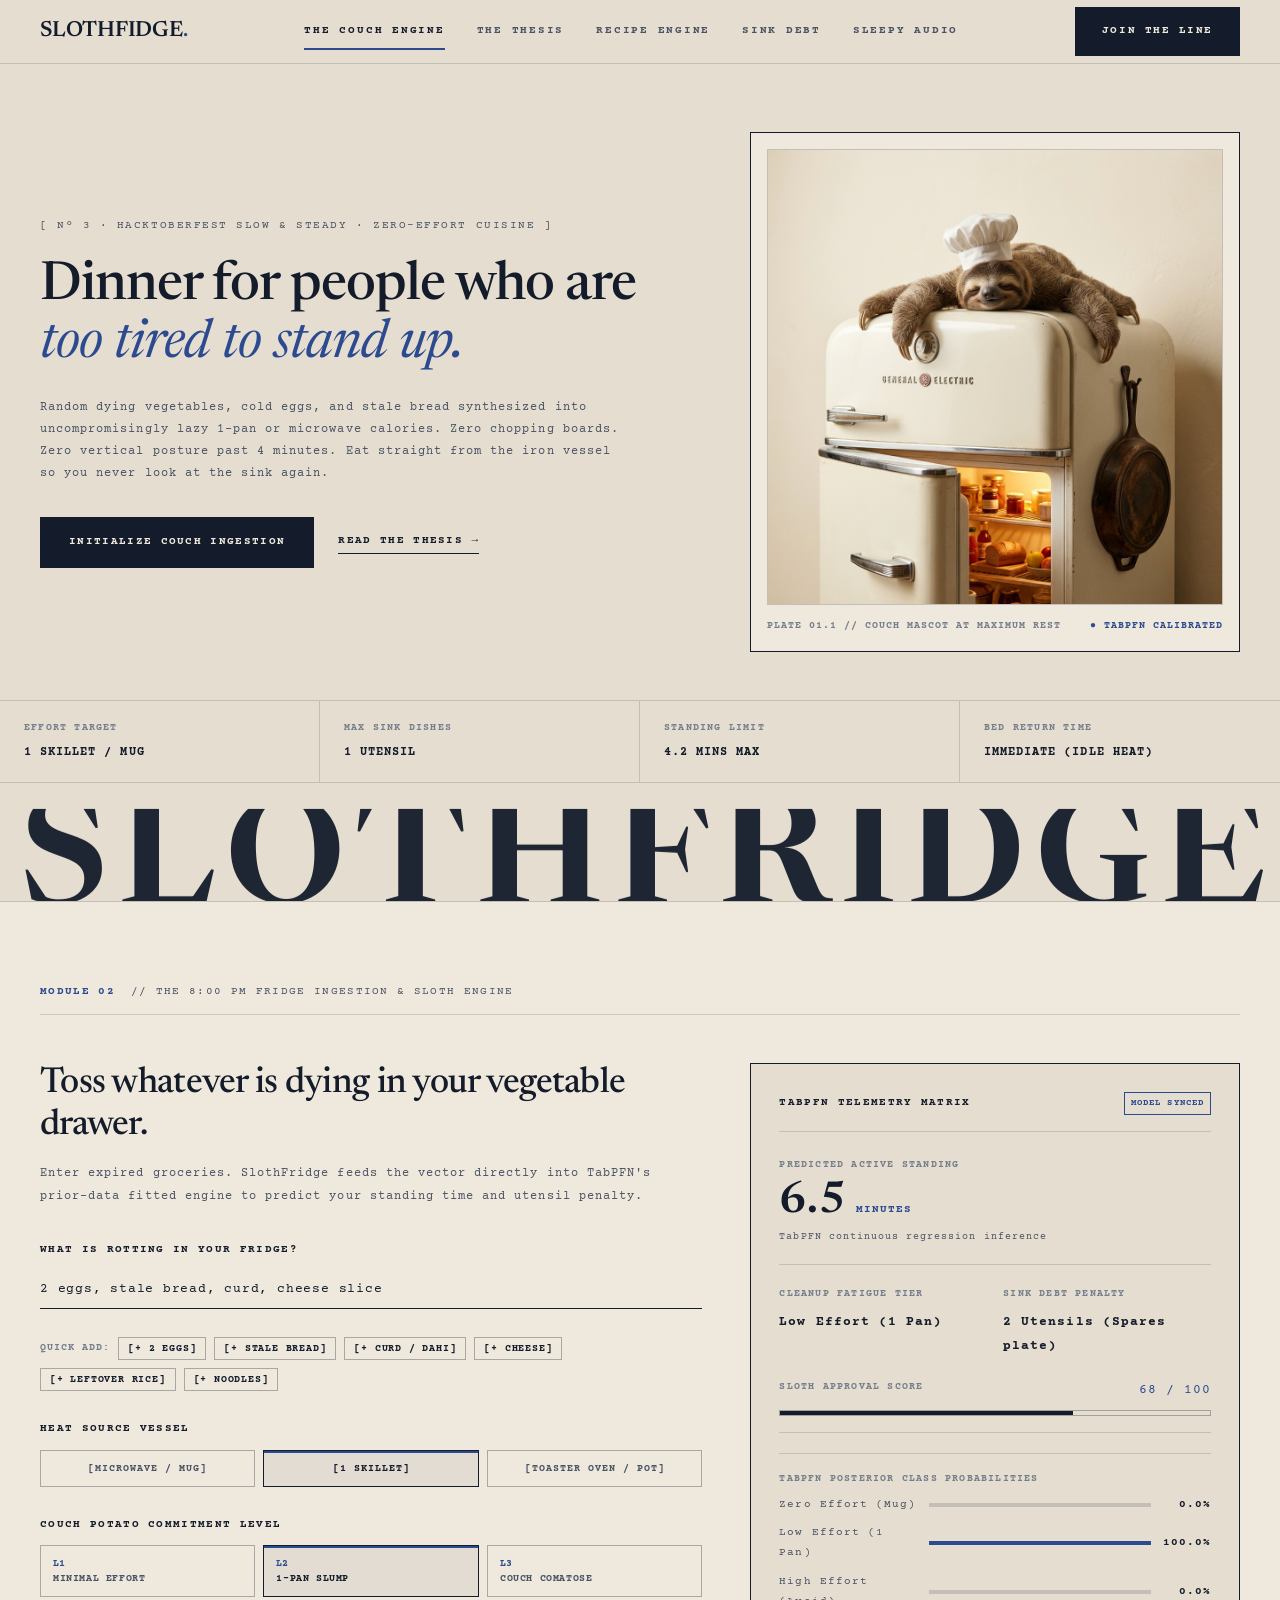
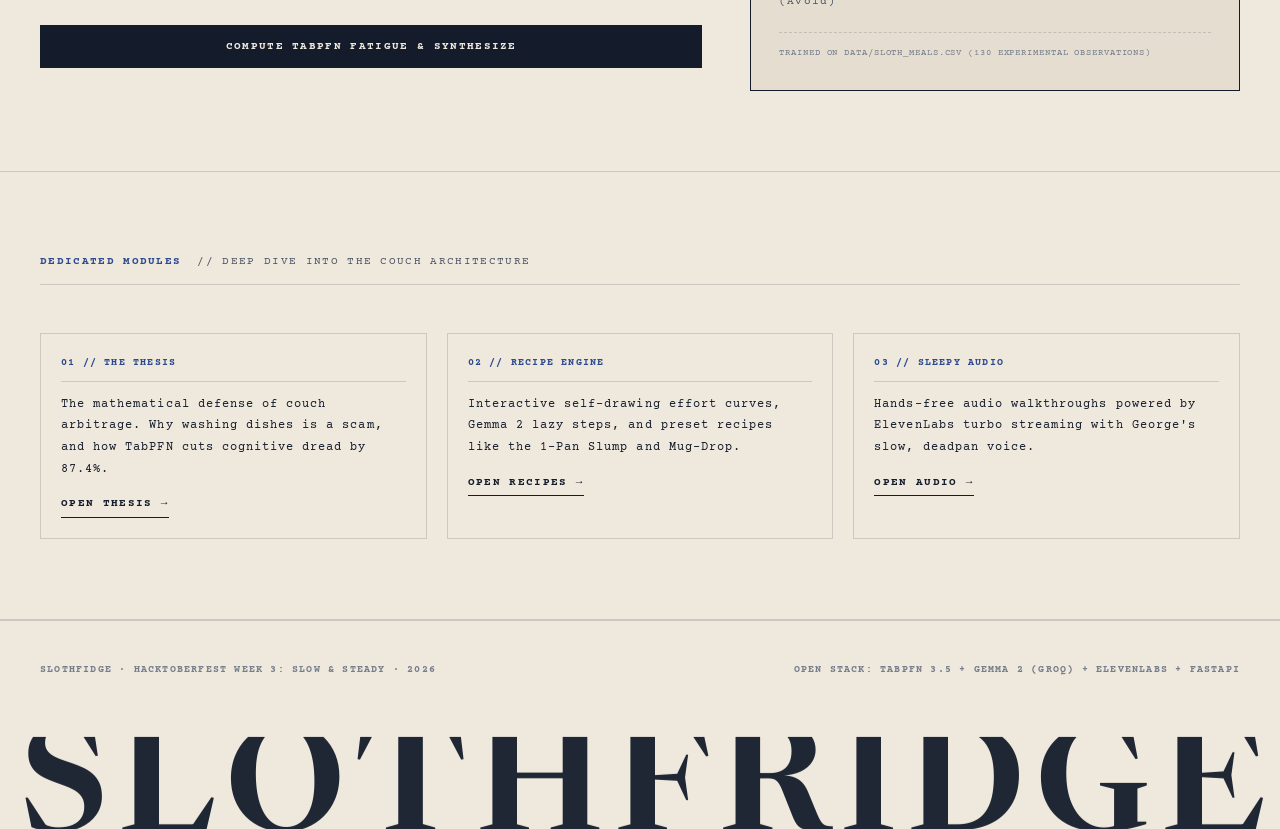
==== static/index.html @ d2ab1eff "feat: complete backend, dataset, services, and multi-page frontend" ====
<!DOCTYPE html>
<html lang="en">
<head>
  <meta charset="UTF-8">
  <meta name="viewport" content="width=device-width, initial-scale=1.0">
  <title>SlothFridge — The Couch Potato Culinary Copilot</title>
  <meta name="description" content="An uncompromisingly lazy 1-pan or microwave culinary engine powered by TabPFN fatigue predictions, Gemma 2 recipe synthesis, and ElevenLabs sleepy audio.">

  <!-- Typography -->
  <link rel="preconnect" href="https://fonts.googleapis.com">
  <link rel="preconnect" href="https://fonts.gstatic.com" crossorigin>
  <link href="https://fonts.googleapis.com/css2?family=Courier+Prime:ital,wght@0,400;0,700;1,400&family=Newsreader:ital,opsz,wght@0,6..72,400;0,6..72,500;0,6..72,600;1,6..72,400;1,6..72,500;1,6..72,600&display=swap" rel="stylesheet">

  <link rel="stylesheet" href="styles.css">
</head>
<body>

  <!-- ==================== 1. NAVBAR (MATCHING REFERENCE IMAGE) ==================== -->
  <header class="site-header">
    <div class="nav-container">
      <a href="index.html" class="nav-brand">
        <span class="brand-text">SLOTHFIDGE<span class="brand-dot">.</span></span>
      </a>

      <nav class="nav-links" aria-label="Main Navigation">
        <a href="index.html" class="nav-link active">THE COUCH ENGINE</a>
        <a href="thesis.html" class="nav-link">THE THESIS</a>
        <a href="recipes.html" class="nav-link">RECIPE ENGINE</a>
        <a href="sink-debt.html" class="nav-link">SINK DEBT</a>
        <a href="audio.html" class="nav-link">SLEEPY AUDIO</a>
      </nav>

      <!-- Prominent dark rectangular block CTA matching reference image -->
      <a href="#ingestion" class="nav-cta-btn">JOIN THE LINE</a>
    </div>
  </header>

  <main>
    <!-- ==================== 2. HERO SECTION WITH IMPRESSIVE SLOTH FRIDGE HERO ==================== -->
    <section id="hero" class="hero-section">
      <div class="hero-main-grid">
        <div class="hero-content">
          <div class="hero-kicker">[ Nº 3 · HACKTOBERFEST SLOW & STEADY · ZERO-EFFORT CUISINE ]</div>

          <h1 class="hero-headline">
            Dinner for people who are <span class="sloth-punchline">too tired to stand up.</span>
          </h1>

          <p class="hero-lede">
            Random dying vegetables, cold eggs, and stale bread synthesized into uncompromisingly lazy 1-pan or microwave calories. Zero chopping boards. Zero vertical posture past 4 minutes. Eat straight from the iron vessel so you never look at the sink again.
          </p>

          <div class="hero-actions">
            <a href="#ingestion" class="btn btn-primary" id="btn-hero-ingest">INITIALIZE COUCH INGESTION</a>
            <a href="thesis.html" class="btn-hairline">READ THE THESIS →</a>
          </div>
        </div>

        <!-- Impressive Sloth Fridge Mascot Display -->
        <div class="hero-visual-card">
          <div class="hero-image-frame">
            <img
              src="assets/sloth_fridge_hero.jpg"
              alt="Sloth Chef Resting on Vintage Refrigerator"
              class="hero-mascot-img"
              loading="eager"
            />
          </div>
          <div class="hero-image-caption">
            <span>PLATE 01.1 // COUCH MASCOT AT MAXIMUM REST</span>
            <span class="caption-tag">● TABPFN CALIBRATED</span>
          </div>
        </div>
      </div>

      <!-- Hero Bottom Telemetry Strip -->
      <div class="hero-telemetry-strip">
        <div class="telemetry-cell">
          <span class="telemetry-label">EFFORT TARGET</span>
          <span class="telemetry-value">1 SKILLET / MUG</span>
        </div>
        <div class="telemetry-cell">
          <span class="telemetry-label">MAX SINK DISHES</span>
          <span class="telemetry-value">1 UTENSIL</span>
        </div>
        <div class="telemetry-cell">
          <span class="telemetry-label">STANDING LIMIT</span>
          <span class="telemetry-value">4.2 MINS MAX</span>
        </div>
        <div class="telemetry-cell">
          <span class="telemetry-label">BED RETURN TIME</span>
          <span class="telemetry-value">IMMEDIATE (IDLE HEAT)</span>
        </div>
      </div>

      <!-- Massive Cropped Spread Wordmark -->
      <div class="hero-wordmark-wrapper" aria-hidden="true">
        <div class="hero-wordmark" id="hero-wordmark">
          <span>S</span><span>L</span><span>O</span><span>T</span><span>H</span><span>F</span><span>R</span><span>I</span><span>D</span><span>G</span><span>E</span>
        </div>
      </div>
    </section>

    <!-- ==================== 3. SECTION 02: THE 8:00 PM FRIDGE INGESTION ==================== -->
    <section id="ingestion" class="ingestion-section section-boundary">
      <div class="section-header-block">
        <span class="section-idx">MODULE 02</span>
        <span class="section-tagline">// THE 8:00 PM FRIDGE INGESTION & SLOTH ENGINE</span>
      </div>

      <div class="ingestion-grid">
        <!-- Left: Form Controls -->
        <div class="ingestion-form-col">
          <h2 class="column-heading">
            Toss whatever is dying in your vegetable drawer.
          </h2>
          <p class="column-desc">
            Enter expired groceries. SlothFridge feeds the vector directly into TabPFN's prior-data fitted engine to predict your standing time and utensil penalty.
          </p>

          <form id="sloth-form" onsubmit="event.preventDefault(); window.triggerSlothSynthesis();">
            <!-- Ingredients Input -->
            <div class="form-group">
              <label for="ingredients-input" class="form-label">
                WHAT IS ROTTING IN YOUR FRIDGE?
              </label>
              <input
                type="text"
                id="ingredients-input"
                name="ingredients"
                class="hairline-input"
                value="2 eggs, stale bread, curd, cheese slice"
                placeholder="e.g. 2 eggs, stale bread, curd, cheese slice"
                autocomplete="off"
                required
              />
            </div>

            <!-- Quick-select Badges -->
            <div class="badges-group" aria-label="Quick Ingredients">
              <span class="badge-label">QUICK ADD:</span>
              <button type="button" class="btn-badge" data-item="2 eggs">[+ 2 EGGS]</button>
              <button type="button" class="btn-badge" data-item="stale bread">[+ STALE BREAD]</button>
              <button type="button" class="btn-badge" data-item="curd / dahi">[+ CURD / DAHI]</button>
              <button type="button" class="btn-badge" data-item="cheese slice">[+ CHEESE]</button>
              <button type="button" class="btn-badge" data-item="leftover rice">[+ LEFTOVER RICE]</button>
              <button type="button" class="btn-badge" data-item="instant noodles">[+ NOODLES]</button>
            </div>

            <!-- Heat Source Toggle -->
            <div class="form-group">
              <label class="form-label">HEAT SOURCE VESSEL</label>
              <div class="toggle-group" role="radiogroup" aria-label="Heat Source">
                <button type="button" class="btn-toggle" data-val="microwave" aria-pressed="false">[MICROWAVE / MUG]</button>
                <button type="button" class="btn-toggle active" data-val="skillet" aria-pressed="true">[1 SKILLET]</button>
                <button type="button" class="btn-toggle" data-val="stove" aria-pressed="false">[TOASTER OVEN / POT]</button>
              </div>
            </div>

            <!-- Sloth Level Slider / Toggle -->
            <div class="form-group">
              <label class="form-label">COUCH POTATO COMMITMENT LEVEL</label>
              <div class="sloth-level-group" role="radiogroup" aria-label="Sloth Level">
                <button type="button" class="btn-level" data-level="1" aria-pressed="false">
                  <span class="level-num">L1</span>
                  <span class="level-txt">MINIMAL EFFORT</span>
                </button>
                <button type="button" class="btn-level active" data-level="2" aria-pressed="true">
                  <span class="level-num">L2</span>
                  <span class="level-txt">1-PAN SLUMP</span>
                </button>
                <button type="button" class="btn-level" data-level="3" aria-pressed="false">
                  <span class="level-num">L3</span>
                  <span class="level-txt">COUCH COMATOSE</span>
                </button>
              </div>
            </div>

            <!-- Submit Action -->
            <div class="form-action">
              <button type="submit" id="btn-synthesize" class="btn btn-primary btn-block">
                COMPUTE TABPFN FATIGUE & SYNTHESIZE
              </button>
            </div>
          </form>
        </div>

        <!-- Right: Telemetry Panel -->
        <div class="ingestion-telemetry-col">
          <div class="telemetry-card">
            <div class="card-header">
              <span class="card-title">TABPFN TELEMETRY MATRIX</span>
              <span id="telemetry-live-badge" class="badge-accent">MODEL SYNCED</span>
            </div>

            <div class="metric-block primary-metric">
              <span class="metric-label">PREDICTED ACTIVE STANDING</span>
              <div class="metric-value-row">
                <span id="metric-standing-mins" class="metric-large">6.5</span>
                <span class="metric-unit">MINUTES</span>
              </div>
              <span class="metric-sub">TabPFN continuous regression inference</span>
            </div>

            <div class="metric-grid-2">
              <div class="metric-block">
                <span class="metric-label">CLEANUP FATIGUE TIER</span>
                <span id="metric-fatigue-tier" class="metric-medium">Low Effort (1 Pan)</span>
              </div>
              <div class="metric-block">
                <span class="metric-label">SINK DEBT PENALTY</span>
                <span id="metric-sink-dishes" class="metric-medium">2 Utensils (Spares plate)</span>
              </div>
            </div>

            <!-- Sloth Approval Score -->
            <div class="metric-block">
              <div class="metric-row-space">
                <span class="metric-label">SLOTH APPROVAL SCORE</span>
                <span id="metric-sloth-score" class="metric-bold sloth-blue-text">68 / 100</span>
              </div>
              <div class="hairline-progress-bar">
                <div id="sloth-score-fill" class="progress-fill" style="width: 68%;"></div>
              </div>
            </div>

            <!-- TabPFN Posterior Probability Matrix -->
            <div class="probabilities-block">
              <span class="metric-label">TABPFN POSTERIOR CLASS PROBABILITIES</span>
              
              <div class="prob-row">
                <span class="prob-name">Zero Effort (Mug)</span>
                <div class="prob-bar-track">
                  <div id="prob-bar-zero" class="prob-bar-fill" style="width: 0%;"></div>
                </div>
                <span id="prob-val-zero" class="prob-num">0.0%</span>
              </div>

              <div class="prob-row">
                <span class="prob-name">Low Effort (1 Pan)</span>
                <div class="prob-bar-track">
                  <div id="prob-bar-low" class="prob-bar-fill active" style="width: 100%;"></div>
                </div>
                <span id="prob-val-low" class="prob-num">100.0%</span>
              </div>

              <div class="prob-row">
                <span class="prob-name">High Effort (Avoid)</span>
                <div class="prob-bar-track">
                  <div id="prob-bar-high" class="prob-bar-fill" style="width: 0%;"></div>
                </div>
                <span id="prob-val-high" class="prob-num">0.0%</span>
              </div>
            </div>

            <div class="telemetry-footer-note">
              TRAINED ON DATA/SLOTH_MEALS.CSV (130 EXPERIMENTAL OBSERVATIONS)
            </div>
          </div>
        </div>
      </div>
    </section>

    <!-- Quick Navigation to Other Dedicated Pages -->
    <section class="section-boundary">
      <div class="section-header-block">
        <span class="section-idx">DEDICATED MODULES</span>
        <span class="section-tagline">// DEEP DIVE INTO THE COUCH ARCHITECTURE</span>
      </div>
      <div class="recipe-steps-grid">
        <a href="thesis.html" class="step-card" style="text-decoration: none;">
          <div class="step-num">01 // THE THESIS</div>
          <p class="step-body" style="color: var(--ink);">
            The mathematical defense of couch arbitrage. Why washing dishes is a scam, and how TabPFN cuts cognitive dread by 87.4%.
          </p>
          <span class="btn-hairline" style="margin-top: 14px; display: inline-block;">OPEN THESIS →</span>
        </a>

        <a href="recipes.html" class="step-card" style="text-decoration: none;">
          <div class="step-num">02 // RECIPE ENGINE</div>
          <p class="step-body" style="color: var(--ink);">
            Interactive self-drawing effort curves, Gemma 2 lazy steps, and preset recipes like the 1-Pan Slump and Mug-Drop.
          </p>
          <span class="btn-hairline" style="margin-top: 14px; display: inline-block;">OPEN RECIPES →</span>
        </a>

        <a href="audio.html" class="step-card" style="text-decoration: none;">
          <div class="step-num">03 // SLEEPY AUDIO</div>
          <p class="step-body" style="color: var(--ink);">
            Hands-free audio walkthroughs powered by ElevenLabs turbo streaming with George's slow, deadpan voice.
          </p>
          <span class="btn-hairline" style="margin-top: 14px; display: inline-block;">OPEN AUDIO →</span>
        </a>
      </div>
    </section>
  </main>

  <!-- ==================== FOOTER ==================== -->
  <footer class="site-footer">
    <div class="footer-hairline-strip">
      <div class="footer-left">
        SLOTHFIDGE · HACKTOBERFEST WEEK 3: SLOW & STEADY · 2026
      </div>
      <div class="footer-right">
        OPEN STACK: TABPFN 3.5 + GEMMA 2 (GROQ) + ELEVENLABS + FASTAPI
      </div>
    </div>

    <!-- Massive Cropped Bottom Wordmark -->
    <div class="footer-wordmark-wrapper" aria-hidden="true">
      <div class="footer-wordmark" id="footer-wordmark">
        <span>S</span><span>L</span><span>O</span><span>T</span><span>H</span><span>F</span><span>R</span><span>I</span><span>D</span><span>G</span><span>E</span>
      </div>
    </div>
  </footer>

  <script src="app.js"></script>
</body>
</html>
---- static/styles.css ----
/* ==========================================================================
   SLOTHFIDGE — THE COUCH POTATO CULINARY COPILOT
   Mid-century maker aesthetic, warm aged-paper ground, carbon ink typography
   ========================================================================== */

:root {
  --ground: #EFE9DD;
  --ground-secondary: #E5DED0;
  --ink: #141C2B;
  --ink-secondary: #4A5364;
  --ink-muted: #767E8C;
  --accent-blue: #2C4A8F;
  --hairline: rgba(20, 28, 43, 0.16);
  --hairline-strong: rgba(20, 28, 43, 0.32);

  --font-serif: "Newsreader", Georgia, serif;
  --font-mono: "Courier Prime", monospace;

  --nav-height: 64px;
}

/* Strict Reset & Square Corner Constraint */
*, *::before, *::after {
  box-sizing: border-box;
  margin: 0;
  padding: 0;
  border-radius: 0 !important; /* Strict square corners everywhere */
}

html {
  background-color: var(--ground);
  color: var(--ink);
  font-family: var(--font-mono);
  font-size: 13px;
  line-height: 1.85;
  letter-spacing: 0.08em;
  scroll-behavior: smooth;
  -webkit-font-smoothing: antialiased;
  -moz-osx-font-smoothing: grayscale;
}

body {
  background-color: var(--ground);
  color: var(--ink);
  min-height: 100vh;
  overflow-x: hidden;
  position: relative;
}

/* Selection */
::selection {
  background: var(--ink);
  color: var(--ground);
}

/* Headlines & Typography */
h1, h2, h3, h4, h5, h6 {
  font-family: var(--font-serif);
  font-weight: 500;
  letter-spacing: -0.02em;
  line-height: 1.15;
  color: var(--ink);
}

.sloth-punchline {
  font-family: var(--font-serif);
  font-style: italic;
  font-weight: 400;
  color: var(--accent-blue); /* Reserved strictly for the lazy phrase */
}

.sloth-blue-text {
  color: var(--accent-blue);
}

/* ==========================================================================
   1. FIXED NAVIGATION BAR (MATCHING REFERENCE IMAGE)
   Clean cream background, spaced uppercase links, solid dark rectangular CTA
   ========================================================================== */
.site-header {
  position: sticky;
  top: 0;
  left: 0;
  width: 100%;
  height: var(--nav-height);
  background: var(--ground-secondary);
  border-bottom: 1px solid var(--hairline);
  z-index: 100;
  display: flex;
  align-items: center;
}

.nav-container {
  width: 100%;
  max-width: 1440px;
  margin: 0 auto;
  padding: 0 40px;
  display: flex;
  align-items: center;
  justify-content: space-between;
}

.nav-brand {
  text-decoration: none;
  color: var(--ink);
  display: flex;
  align-items: center;
  gap: 8px;
}

.brand-text {
  font-family: var(--font-serif);
  font-weight: 600;
  font-size: 22px;
  letter-spacing: -0.01em;
}

.brand-dot {
  color: var(--accent-blue);
  font-family: var(--font-serif);
}

.nav-links {
  display: flex;
  align-items: center;
  gap: 32px;
}

.nav-link {
  font-family: var(--font-mono);
  font-size: 11px;
  font-weight: 700;
  letter-spacing: 0.16em;
  color: var(--ink-secondary);
  text-decoration: none;
  text-transform: uppercase;
  transition: color 0.15s ease;
  position: relative;
  padding: 8px 0;
}

.nav-link:hover {
  color: var(--ink);
}

.nav-link.active {
  color: var(--ink);
}

.nav-link.active::after {
  content: "";
  position: absolute;
  bottom: 0;
  left: 0;
  width: 100%;
  height: 2px;
  background: var(--accent-blue);
}

/* Far right block button exactly matching uploaded image */
.nav-cta-btn {
  background-color: var(--ink);
  color: var(--ground);
  font-family: var(--font-mono);
  font-size: 11px;
  font-weight: 700;
  letter-spacing: 0.14em;
  text-transform: uppercase;
  text-decoration: none;
  padding: 13px 26px;
  border: 1px solid var(--ink);
  display: inline-flex;
  align-items: center;
  justify-content: center;
  cursor: pointer;
  transition: all 0.15s ease;
}

.nav-cta-btn:hover {
  background-color: transparent;
  color: var(--ink);
}

/* ==========================================================================
   2. HERO SECTION (WITH THE IMPRESSIVE SLOTH FRIDGE HERO)
   ========================================================================== */
.hero-section {
  background-color: var(--ground-secondary);
  padding-top: 48px;
  padding-bottom: 0;
  position: relative;
  display: flex;
  flex-direction: column;
  justify-content: space-between;
  border-bottom: 1px solid var(--hairline);
  overflow: hidden;
}

.hero-main-grid {
  max-width: 1440px;
  margin: 0 auto;
  padding: 20px 40px 48px 40px;
  display: grid;
  grid-template-columns: 1.15fr 0.85fr;
  gap: 48px;
  align-items: center;
}

.hero-content {
  z-index: 10;
}

.hero-kicker {
  font-family: var(--font-mono);
  font-size: 11px;
  letter-spacing: 0.14em;
  color: var(--ink-secondary);
  margin-bottom: 20px;
}

.hero-headline {
  font-size: clamp(34px, 4.2vw, 60px);
  line-height: 1.08;
  margin-bottom: 24px;
}

.hero-lede {
  font-family: var(--font-mono);
  font-size: 12px;
  line-height: 1.85;
  color: var(--ink-secondary);
  max-width: 580px;
  margin-bottom: 32px;
}

.hero-actions {
  display: flex;
  align-items: center;
  gap: 24px;
}

/* Impressive Sloth Fridge Hero Artwork Card */
.hero-visual-card {
  border: 1px solid var(--ink);
  background: var(--ground);
  padding: 16px;
  position: relative;
}

.hero-image-frame {
  position: relative;
  overflow: hidden;
  border: 1px solid var(--hairline);
  background: var(--ground-secondary);
  aspect-ratio: 1 / 1;
}

.hero-mascot-img {
  width: 100%;
  height: 100%;
  object-fit: cover;
  display: block;
  transition: transform 0.4s ease;
}

.hero-visual-card:hover .hero-mascot-img {
  transform: scale(1.02);
}

.hero-image-caption {
  margin-top: 12px;
  display: flex;
  justify-content: space-between;
  align-items: center;
  font-size: 10px;
  font-weight: 700;
  letter-spacing: 0.1em;
  color: var(--ink-muted);
}

.caption-tag {
  color: var(--accent-blue);
}

/* Buttons */
.btn {
  display: inline-flex;
  align-items: center;
  justify-content: center;
  gap: 8px;
  font-family: var(--font-mono);
  font-size: 11px;
  font-weight: 700;
  letter-spacing: 0.12em;
  text-decoration: none;
  cursor: pointer;
  border: 1px solid var(--ink);
  padding: 14px 28px;
  transition: all 0.15s ease;
}

.btn-primary {
  background-color: var(--ink);
  color: var(--ground);
}

.btn-primary:hover {
  background-color: transparent;
  color: var(--ink);
}

.btn-hairline {
  font-family: var(--font-mono);
  font-size: 11px;
  font-weight: 700;
  letter-spacing: 0.12em;
  text-decoration: none;
  color: var(--ink);
  border-bottom: 1px solid var(--ink);
  padding-bottom: 2px;
  transition: color 0.15s ease, border-color 0.15s ease;
}

.btn-hairline:hover {
  color: var(--accent-blue);
  border-color: var(--accent-blue);
}

.btn-block {
  width: 100%;
}

/* Hero Bottom Telemetry Strip */
.hero-telemetry-strip {
  display: grid;
  grid-template-columns: repeat(4, 1fr);
  border-top: 1px solid var(--hairline);
  border-bottom: 1px solid var(--hairline);
  background: var(--ground-secondary);
  z-index: 10;
}

.telemetry-cell {
  padding: 18px 24px;
  border-right: 1px solid var(--hairline);
  display: flex;
  flex-direction: column;
  gap: 4px;
}

.telemetry-cell:last-child {
  border-right: none;
}

.telemetry-label {
  font-size: 10px;
  font-weight: 700;
  color: var(--ink-muted);
  letter-spacing: 0.12em;
}

.telemetry-value {
  font-size: 12px;
  font-weight: 700;
  color: var(--ink);
}

/* Massive Spread Wordmark */
.hero-wordmark-wrapper,
.footer-wordmark-wrapper {
  width: 100%;
  overflow: hidden;
  padding: 0 20px;
  transform: translateY(22%); /* Cropped at baseline */
  user-select: none;
}

.hero-wordmark,
.footer-wordmark {
  display: flex;
  justify-content: space-between;
  width: 100%;
  font-family: var(--font-serif);
  font-weight: 600;
  font-size: clamp(64px, 11.5vw, 190px);
  line-height: 0.8;
  color: var(--ink);
  letter-spacing: -0.04em;
  opacity: 0.95;
}

.hero-wordmark span,
.footer-wordmark span {
  display: inline-block;
  transition: transform 0.2s ease-out;
  will-change: transform;
}

/* ==========================================================================
   GLOBAL SECTION FRAMEWORK & PAGE HEADERS
   ========================================================================== */
.page-container {
  max-width: 1440px;
  margin: 0 auto;
  padding: 60px 40px 80px 40px;
}

.page-header-block {
  border-bottom: 1px solid var(--hairline);
  padding-bottom: 32px;
  margin-bottom: 48px;
}

.page-kicker {
  font-family: var(--font-mono);
  font-size: 11px;
  font-weight: 700;
  letter-spacing: 0.14em;
  color: var(--accent-blue);
  margin-bottom: 12px;
  display: block;
}

.page-headline {
  font-size: clamp(32px, 3.8vw, 54px);
  line-height: 1.12;
  margin-bottom: 16px;
}

.page-subhead {
  font-size: 13px;
  color: var(--ink-secondary);
  max-width: 720px;
  line-height: 1.85;
}

.section-boundary {
  border-bottom: 1px solid var(--hairline);
  max-width: 1440px;
  margin: 0 auto;
  padding: 80px 40px;
}

.section-header-block {
  display: flex;
  align-items: center;
  gap: 16px;
  margin-bottom: 48px;
  padding-bottom: 12px;
  border-bottom: 1px solid var(--hairline);
}

.section-idx {
  font-family: var(--font-mono);
  font-size: 11px;
  font-weight: 700;
  letter-spacing: 0.12em;
  color: var(--accent-blue);
}

.section-tagline {
  font-family: var(--font-mono);
  font-size: 11px;
  letter-spacing: 0.12em;
  color: var(--ink-secondary);
}

.section-title {
  font-size: clamp(28px, 3.2vw, 44px);
  line-height: 1.15;
  margin-bottom: 24px;
}

/* ==========================================================================
   SECTION 01 / THESIS PAGE
   ========================================================================== */
.thesis-grid {
  display: grid;
  grid-template-columns: 1fr 1fr;
  gap: 48px;
}

.thesis-col-left {
  padding-right: 24px;
  border-right: 1px solid var(--hairline);
}

.thesis-p {
  font-size: 13px;
  line-height: 1.9;
  color: var(--ink-secondary);
  margin-bottom: 24px;
}

.thesis-stat-box {
  border: 1px solid var(--hairline);
  padding: 24px;
  margin-top: 36px;
  background: var(--ground-secondary);
}

.stat-line {
  display: flex;
  justify-content: space-between;
  padding: 8px 0;
  border-bottom: 1px dashed var(--hairline);
  font-size: 11px;
}

.stat-line:last-child {
  border-bottom: none;
}

.stat-key {
  color: var(--ink-muted);
}

.stat-val {
  font-weight: 700;
  color: var(--accent-blue);
}

.thesis-col-right {
  display: flex;
  flex-direction: column;
  gap: 18px;
}

.thesis-compare-header {
  display: flex;
  justify-content: space-between;
  font-size: 10px;
  font-weight: 700;
  letter-spacing: 0.14em;
  padding-bottom: 12px;
  border-bottom: 1px solid var(--hairline);
}

.compare-row {
  border: 1px solid var(--hairline);
  padding: 16px 20px;
  display: flex;
  flex-direction: column;
  gap: 10px;
  background: var(--ground-secondary);
}

.compare-label {
  font-size: 10px;
  font-weight: 700;
  letter-spacing: 0.12em;
  color: var(--ink-muted);
}

.compare-subrow {
  display: grid;
  grid-template-columns: 1fr 1fr;
  gap: 20px;
  font-size: 12px;
}

.compare-bad {
  color: var(--ink-secondary);
  text-decoration: line-through;
  opacity: 0.7;
}

.compare-good {
  color: var(--ink);
  font-weight: 700;
  border-left: 1px solid var(--accent-blue);
  padding-left: 12px;
}

/* ==========================================================================
   SECTION 02 / INGESTION
   ========================================================================== */
.ingestion-grid {
  display: grid;
  grid-template-columns: 1.15fr 0.85fr;
  gap: 48px;
  align-items: start;
}

.column-heading {
  font-size: clamp(26px, 2.8vw, 38px);
  line-height: 1.18;
  margin-bottom: 16px;
}

.column-desc {
  font-size: 12px;
  color: var(--ink-secondary);
  margin-bottom: 32px;
}

.form-group {
  margin-bottom: 28px;
}

.form-label {
  display: block;
  font-size: 11px;
  font-weight: 700;
  letter-spacing: 0.12em;
  color: var(--ink);
  margin-bottom: 10px;
}

.hairline-input {
  width: 100%;
  background: transparent;
  border: none;
  border-bottom: 1px solid var(--ink);
  padding: 12px 0;
  font-family: var(--font-mono);
  font-size: 13px;
  letter-spacing: 0.06em;
  color: var(--ink);
  outline: none;
  transition: border-color 0.15s ease;
}

.hairline-input:focus {
  border-bottom-color: var(--accent-blue);
}

/* Quick Select Badges */
.badges-group {
  display: flex;
  flex-wrap: wrap;
  gap: 8px;
  align-items: center;
  margin-bottom: 28px;
}

.badge-label {
  font-size: 10px;
  font-weight: 700;
  color: var(--ink-muted);
}

.btn-badge {
  background: transparent;
  border: 1px solid var(--hairline-strong);
  color: var(--ink);
  font-family: var(--font-mono);
  font-size: 10px;
  font-weight: 700;
  letter-spacing: 0.08em;
  padding: 5px 9px;
  cursor: pointer;
  transition: all 0.15s ease;
}

.btn-badge:hover {
  border-color: var(--accent-blue);
  color: var(--accent-blue);
}

/* Heat Toggle */
.toggle-group {
  display: grid;
  grid-template-columns: repeat(3, 1fr);
  gap: 8px;
}

.btn-toggle {
  background: transparent;
  border: 1px solid var(--hairline-strong);
  color: var(--ink-secondary);
  font-family: var(--font-mono);
  font-size: 10px;
  font-weight: 700;
  letter-spacing: 0.1em;
  padding: 12px 8px;
  cursor: pointer;
  text-align: center;
  transition: all 0.15s ease;
}

.btn-toggle:hover {
  border-color: var(--ink);
  color: var(--ink);
}

.btn-toggle.active {
  border: 1px solid var(--ink);
  color: var(--ink);
  background: rgba(20, 28, 43, 0.06);
  position: relative;
}

.btn-toggle.active::after {
  content: "";
  position: absolute;
  top: 0;
  left: 0;
  width: 100%;
  height: 2px;
  background: var(--accent-blue);
}

/* Sloth Level Slider / Toggle */
.sloth-level-group {
  display: grid;
  grid-template-columns: repeat(3, 1fr);
  gap: 8px;
}

.btn-level {
  background: transparent;
  border: 1px solid var(--hairline-strong);
  color: var(--ink-secondary);
  font-family: var(--font-mono);
  padding: 12px;
  cursor: pointer;
  text-align: left;
  display: flex;
  flex-direction: column;
  gap: 4px;
  transition: all 0.15s ease;
}

.level-num {
  font-size: 10px;
  font-weight: 700;
  color: var(--accent-blue);
}

.level-txt {
  font-size: 10px;
  font-weight: 700;
  letter-spacing: 0.06em;
}

.btn-level:hover {
  border-color: var(--ink);
  color: var(--ink);
}

.btn-level.active {
  border: 1px solid var(--ink);
  background: rgba(20, 28, 43, 0.06);
  color: var(--ink);
  position: relative;
}

.btn-level.active::after {
  content: "";
  position: absolute;
  top: 0;
  left: 0;
  width: 100%;
  height: 2px;
  background: var(--accent-blue);
}

/* Telemetry Card (Right Column) */
.telemetry-card {
  border: 1px solid var(--ink);
  padding: 28px;
  background: var(--ground-secondary);
}

.card-header {
  display: flex;
  justify-content: space-between;
  align-items: center;
  padding-bottom: 16px;
  border-bottom: 1px solid var(--hairline);
  margin-bottom: 24px;
}

.card-title {
  font-size: 11px;
  font-weight: 700;
  letter-spacing: 0.12em;
}

.badge-accent {
  font-size: 9px;
  font-weight: 700;
  letter-spacing: 0.12em;
  color: var(--accent-blue);
  border: 1px solid var(--accent-blue);
  padding: 2px 6px;
}

.metric-block {
  margin-bottom: 20px;
  padding-bottom: 16px;
  border-bottom: 1px solid var(--hairline);
}

.metric-block:last-of-type {
  border-bottom: none;
}

.metric-label {
  display: block;
  font-size: 10px;
  font-weight: 700;
  letter-spacing: 0.12em;
  color: var(--ink-muted);
  margin-bottom: 6px;
}

.metric-value-row {
  display: flex;
  align-items: baseline;
  gap: 8px;
}

.metric-large {
  font-family: var(--font-serif);
  font-size: 44px;
  font-weight: 600;
  line-height: 1;
  color: var(--ink);
}

.metric-unit {
  font-size: 11px;
  font-weight: 700;
  color: var(--accent-blue);
}

.metric-sub {
  font-size: 10px;
  color: var(--ink-secondary);
}

.metric-grid-2 {
  display: grid;
  grid-template-columns: 1fr 1fr;
  gap: 16px;
  margin-bottom: 20px;
}

.metric-grid-2 .metric-block {
  margin-bottom: 0;
  padding-bottom: 0;
  border-bottom: none;
}

.metric-medium {
  font-size: 13px;
  font-weight: 700;
  color: var(--ink);
}

.metric-row-space {
  display: flex;
  justify-content: space-between;
  align-items: center;
  margin-bottom: 8px;
}

.hairline-progress-bar {
  width: 100%;
  height: 6px;
  border: 1px solid var(--hairline-strong);
  background: transparent;
  position: relative;
}

.progress-fill {
  height: 100%;
  background: var(--ink);
  transition: width 0.6s cubic-bezier(0.2, 0.8, 0.2, 1);
}

/* Probabilities Matrix */
.probabilities-block {
  margin-top: 16px;
  padding-top: 16px;
  border-top: 1px solid var(--hairline);
}

.prob-row {
  display: grid;
  grid-template-columns: 140px 1fr 50px;
  gap: 10px;
  align-items: center;
  margin-bottom: 8px;
  font-size: 11px;
}

.prob-name {
  color: var(--ink-secondary);
}

.prob-bar-track {
  height: 4px;
  background: var(--hairline);
  position: relative;
}

.prob-bar-fill {
  height: 100%;
  background: var(--ink);
  transition: width 0.5s ease;
}

.prob-bar-fill.active {
  background: var(--accent-blue);
}

.prob-num {
  text-align: right;
  font-weight: 700;
}

.telemetry-footer-note {
  margin-top: 20px;
  padding-top: 12px;
  border-top: 1px dashed var(--hairline);
  font-size: 9px;
  color: var(--ink-muted);
  letter-spacing: 0.1em;
}

/* ==========================================================================
   SECTION 03 / RECIPE DEMONSTRATION PAGE
   ========================================================================== */
.recipe-panel {
  border: 1px solid var(--ink);
  background: var(--ground-secondary);
  padding: 36px;
}

.variant-bar {
  display: flex;
  flex-wrap: wrap;
  gap: 12px;
  align-items: center;
  padding-bottom: 24px;
  border-bottom: 1px solid var(--hairline);
  margin-bottom: 28px;
}

.variant-heading {
  font-size: 11px;
  font-weight: 700;
  letter-spacing: 0.12em;
  color: var(--ink-muted);
}

.btn-variant {
  background: transparent;
  border: 1px solid var(--hairline-strong);
  color: var(--ink);
  font-family: var(--font-mono);
  font-size: 11px;
  font-weight: 700;
  letter-spacing: 0.08em;
  padding: 8px 14px;
  cursor: pointer;
  transition: all 0.15s ease;
}

.btn-variant:hover {
  border-color: var(--ink);
}

.btn-variant.active {
  border-color: var(--ink);
  background: var(--ink);
  color: var(--ground);
}

.recipe-meta-header {
  display: flex;
  justify-content: space-between;
  align-items: flex-start;
  margin-bottom: 28px;
}

.recipe-kicker {
  display: block;
  font-size: 10px;
  font-weight: 700;
  letter-spacing: 0.14em;
  color: var(--accent-blue);
  margin-bottom: 8px;
}

.recipe-display-title {
  font-size: clamp(28px, 3.4vw, 46px);
  line-height: 1.12;
  margin-bottom: 10px;
}

.recipe-tagline {
  font-size: 12px;
  color: var(--ink-secondary);
  max-width: 680px;
}

/* SVG Effort Chart */
.svg-demo-wrapper {
  border: 1px solid var(--hairline);
  padding: 24px;
  margin-bottom: 28px;
  background: var(--ground);
}

.svg-header-row {
  display: flex;
  justify-content: space-between;
  font-size: 10px;
  font-weight: 700;
  letter-spacing: 0.1em;
  margin-bottom: 16px;
  color: var(--ink-secondary);
}

.legend-dot {
  display: inline-block;
  width: 8px;
  height: 2px;
  background: var(--accent-blue);
  margin-right: 4px;
  vertical-align: middle;
}

.effort-chart {
  width: 100%;
  height: 220px;
  display: block;
  overflow: visible;
}

.chart-grid-line {
  stroke: var(--hairline);
  stroke-width: 1;
}

.axis-line {
  stroke: var(--ink);
  stroke-width: 1;
}

.chart-axis-text {
  font-family: var(--font-mono);
  font-size: 10px;
  fill: var(--ink-muted);
}

.chart-marker-text {
  font-family: var(--font-mono);
  font-size: 10px;
  font-weight: 700;
  fill: var(--accent-blue);
  letter-spacing: 0.08em;
}

.chart-dot {
  fill: var(--ground);
  stroke: var(--accent-blue);
  stroke-width: 2;
}

/* Lazy Rules */
.lazy-rules-card {
  border: 1px solid var(--hairline);
  padding: 20px;
  margin-bottom: 28px;
  background: var(--ground);
}

.card-label {
  display: block;
  font-size: 10px;
  font-weight: 700;
  letter-spacing: 0.14em;
  color: var(--accent-blue);
  margin-bottom: 12px;
}

.lazy-rules-list {
  list-style: none;
  display: flex;
  flex-direction: column;
  gap: 8px;
}

.lazy-rules-list li {
  position: relative;
  padding-left: 20px;
  font-size: 12px;
  color: var(--ink);
}

.lazy-rules-list li::before {
  content: "—";
  position: absolute;
  left: 0;
  color: var(--accent-blue);
}

/* Recipe Steps */
.recipe-steps-grid {
  display: grid;
  grid-template-columns: repeat(3, 1fr);
  gap: 20px;
}

.step-card {
  border: 1px solid var(--hairline);
  padding: 20px;
  background: var(--ground);
}

.step-num {
  font-size: 10px;
  font-weight: 700;
  letter-spacing: 0.12em;
  color: var(--accent-blue);
  margin-bottom: 12px;
  padding-bottom: 8px;
  border-bottom: 1px solid var(--hairline);
}

.step-body {
  font-size: 12px;
  line-height: 1.8;
  color: var(--ink);
}

/* ==========================================================================
   SECTION 04 / SINK DEBT PAGE
   ========================================================================== */
.sink-table-container {
  border: 1px solid var(--ink);
  overflow-x: auto;
  background: var(--ground-secondary);
}

.sloth-table {
  width: 100%;
  border-collapse: collapse;
  text-align: left;
  font-size: 12px;
}

.sloth-table th {
  font-family: var(--font-mono);
  font-size: 10px;
  font-weight: 700;
  letter-spacing: 0.12em;
  padding: 16px 20px;
  border-bottom: 1px solid var(--ink);
  background: var(--ground);
}

.sloth-table td {
  padding: 18px 20px;
  border-bottom: 1px solid var(--hairline);
  vertical-align: top;
}

.sloth-table tr:last-child td {
  border-bottom: none;
}

.td-key {
  font-weight: 700;
  letter-spacing: 0.08em;
  color: var(--ink);
}

.td-bad {
  color: var(--ink-secondary);
  text-decoration: line-through;
  opacity: 0.7;
}

.td-good {
  color: var(--ink);
  font-weight: 700;
}

.td-delta {
  color: var(--accent-blue);
  font-weight: 700;
}

/* ==========================================================================
   SECTION 05 / SLEEPY AUDIO PAGE
   ========================================================================== */
.audio-card-wrapper {
  display: grid;
  grid-template-columns: 1fr 1fr;
  gap: 48px;
  border: 1px solid var(--ink);
  padding: 40px;
  background: var(--ground-secondary);
}

.audio-headline {
  font-size: clamp(26px, 3.2vw, 42px);
  line-height: 1.15;
  margin-bottom: 16px;
}

.audio-desc {
  font-size: 12px;
  color: var(--ink-secondary);
  margin-bottom: 28px;
}

.audio-controls-block {
  display: flex;
  align-items: center;
  gap: 16px;
  margin-bottom: 24px;
}

.btn-audio {
  padding: 16px 28px;
}

.audio-status {
  font-size: 10px;
  font-weight: 700;
  letter-spacing: 0.14em;
  color: var(--accent-blue);
  border: 1px solid var(--accent-blue);
  padding: 4px 10px;
}

/* Waveform Simulation */
.audio-visualizer {
  display: flex;
  align-items: flex-end;
  gap: 4px;
  height: 28px;
  padding: 4px 0;
}

.v-bar {
  width: 3px;
  height: 6px;
  background: var(--ink);
  transition: height 0.15s ease;
}

.audio-visualizer.playing .v-bar {
  animation: waveBar 1.2s infinite ease-in-out alternate;
}

.audio-visualizer.playing .v-bar:nth-child(2n) { animation-delay: 0.2s; }
.audio-visualizer.playing .v-bar:nth-child(3n) { animation-delay: 0.4s; }
.audio-visualizer.playing .v-bar:nth-child(4n) { animation-delay: 0.1s; }

@keyframes waveBar {
  0% { height: 4px; }
  100% { height: 26px; }
}

.transcript-box {
  border: 1px solid var(--hairline);
  padding: 24px;
  background: var(--ground);
  height: 100%;
  display: flex;
  flex-direction: column;
  justify-content: space-between;
}

.transcript-label {
  font-size: 10px;
  font-weight: 700;
  letter-spacing: 0.12em;
  color: var(--accent-blue);
  margin-bottom: 16px;
  display: block;
}

.transcript-text {
  font-family: var(--font-mono);
  font-size: 12px;
  line-height: 1.85;
  color: var(--ink);
  margin-bottom: 20px;
  border-left: 2px solid var(--accent-blue);
  padding-left: 16px;
  font-style: normal;
}

.transcript-footnote {
  font-size: 9px;
  color: var(--ink-muted);
  letter-spacing: 0.1em;
  padding-top: 12px;
  border-top: 1px dashed var(--hairline);
}

/* ==========================================================================
   FOOTER
   ========================================================================== */
.site-footer {
  background: var(--ground);
  border-top: 1px solid var(--hairline);
  padding-top: 40px;
  overflow: hidden;
}

.footer-hairline-strip {
  max-width: 1440px;
  margin: 0 auto;
  padding: 0 40px 32px 40px;
  display: flex;
  justify-content: space-between;
  font-size: 10px;
  font-weight: 700;
  letter-spacing: 0.12em;
  color: var(--ink-muted);
}

/* ==========================================================================
   RESPONSIVE DESIGN
   ========================================================================== */
@media (max-width: 1024px) {
  .hero-main-grid {
    grid-template-columns: 1fr;
    gap: 36px;
  }
  .thesis-grid,
  .ingestion-grid,
  .audio-card-wrapper {
    grid-template-columns: 1fr;
    gap: 36px;
  }
  .thesis-col-left {
    padding-right: 0;
    border-right: none;
    border-bottom: 1px solid var(--hairline);
    padding-bottom: 32px;
  }
  .recipe-steps-grid {
    grid-template-columns: 1fr;
  }
}

@media (max-width: 768px) {
  .nav-container {
    padding: 0 20px;
  }
  .nav-links {
    display: none;
  }
  .page-container,
  .section-boundary {
    padding: 36px 20px;
  }
  .hero-main-grid {
    padding: 20px 20px 36px 20px;
  }
  .hero-telemetry-strip {
    grid-template-columns: 1fr 1fr;
  }
  .telemetry-cell:nth-child(2) {
    border-right: none;
  }
  .recipe-panel,
  .audio-card-wrapper {
    padding: 20px;
  }
  .footer-hairline-strip {
    flex-direction: column;
    gap: 12px;
    padding: 0 20px 24px 20px;
  }
}
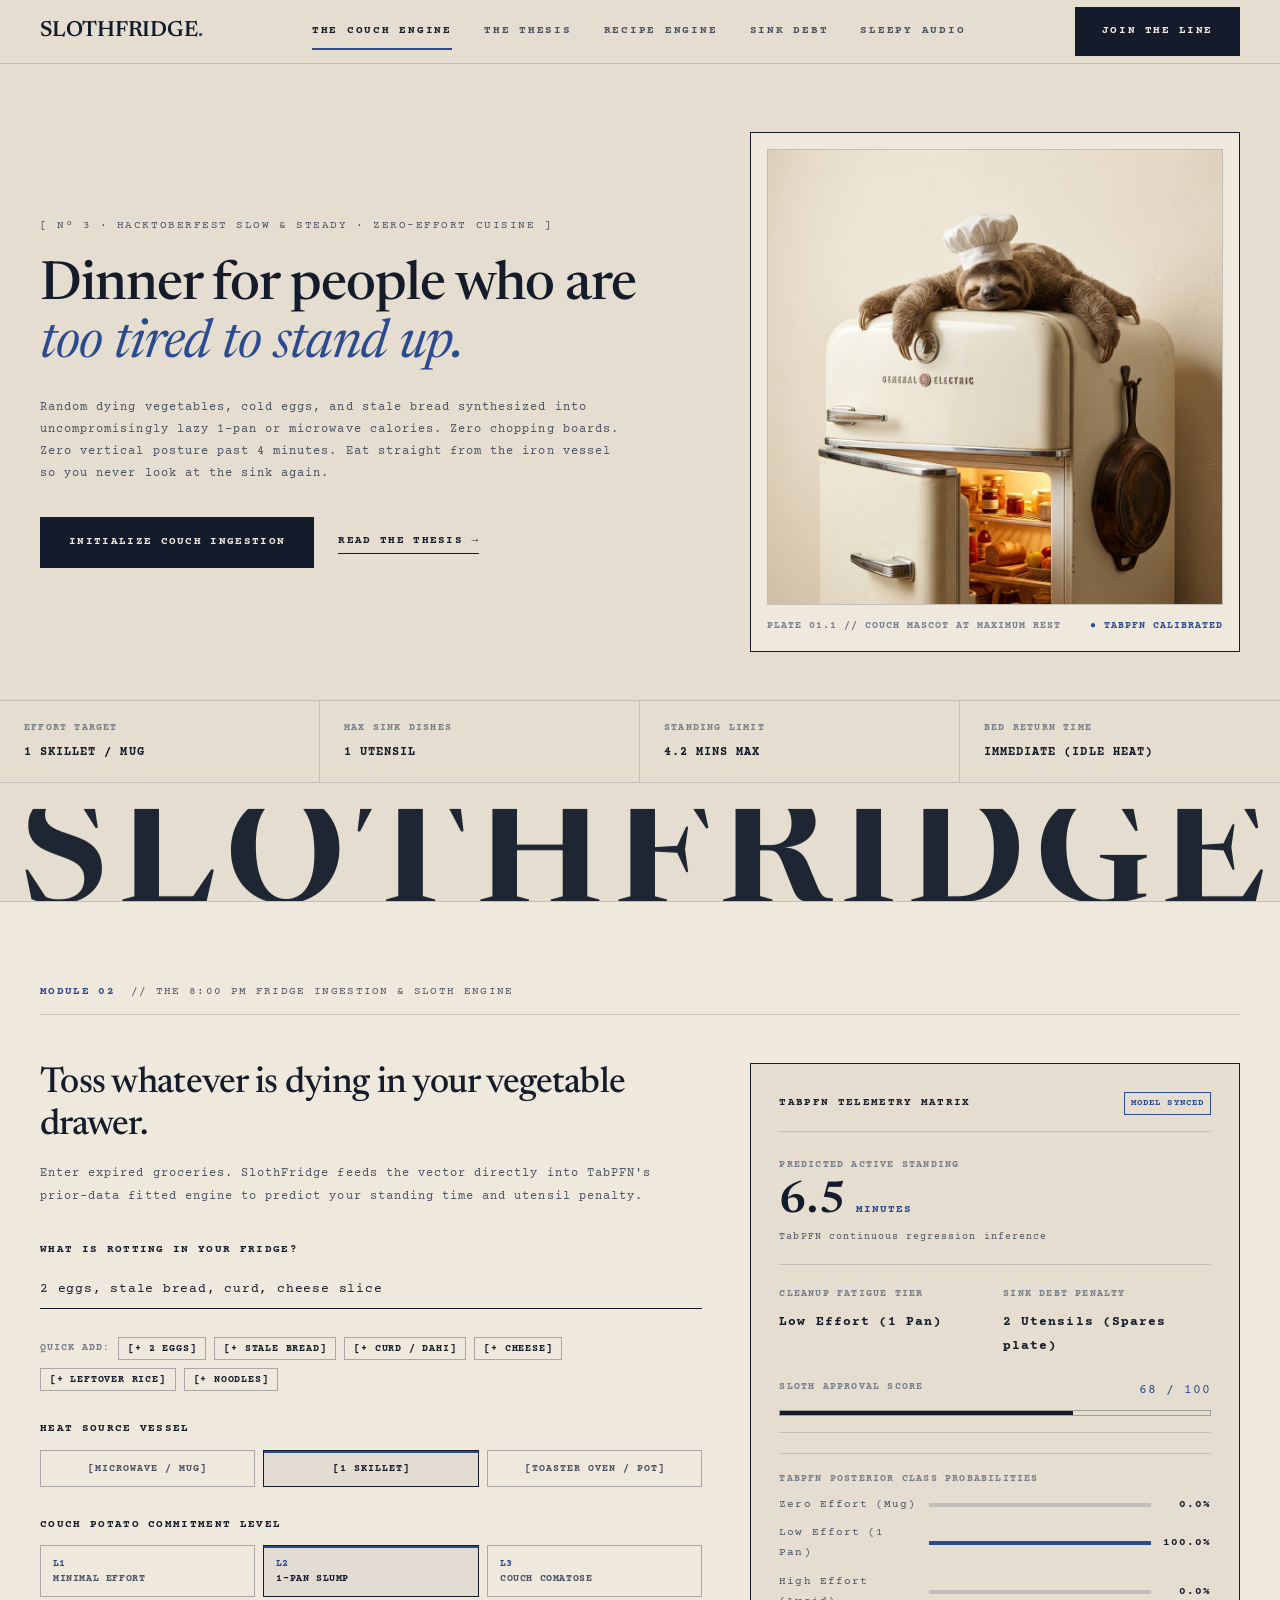
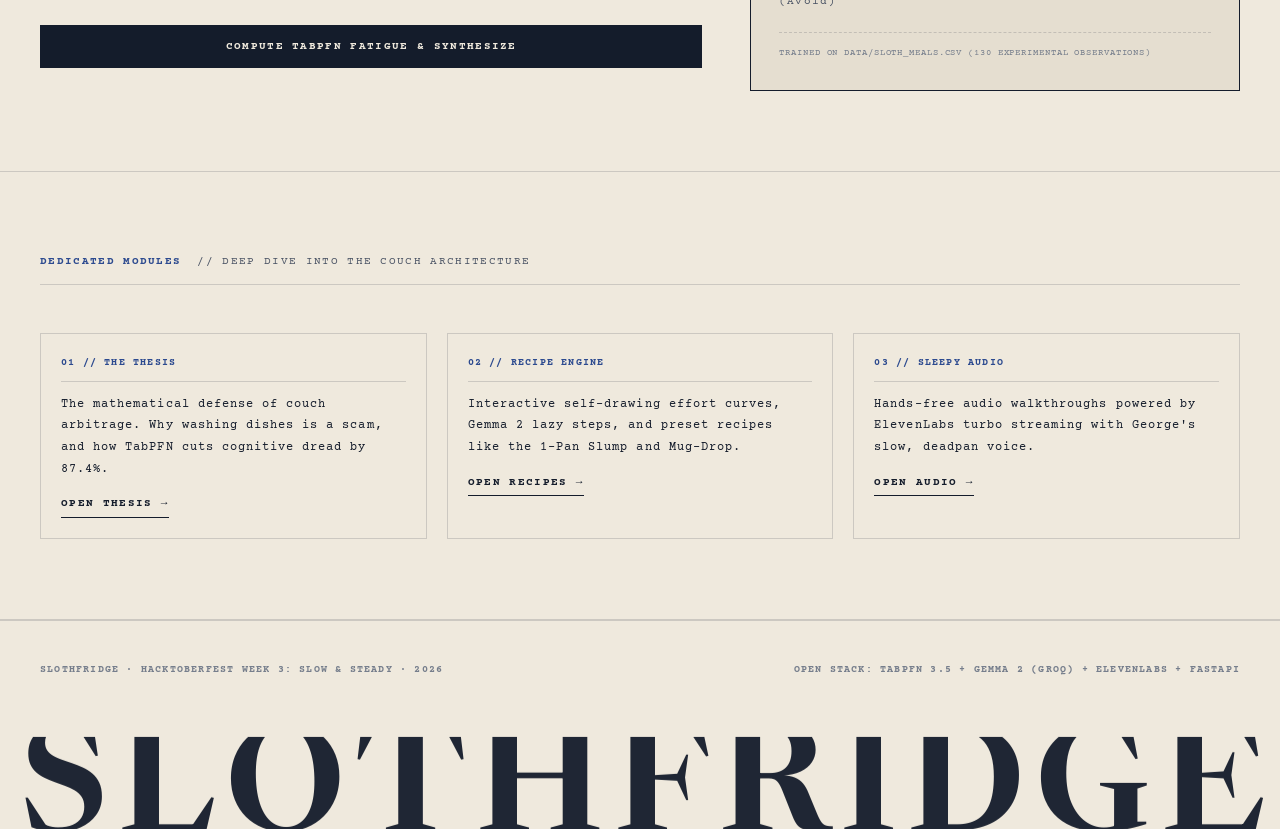
==== commit 0216c864: "fix: correct brand name spelling to SLOTHFRIDGE" ====
--- a/static/index.html
+++ b/static/index.html
@@ -19,7 +19,7 @@
   <header class="site-header">
     <div class="nav-container">
       <a href="index.html" class="nav-brand">
-        <span class="brand-text">SLOTHFIDGE<span class="brand-dot">.</span></span>
+        <span class="brand-text">SLOTHFRIDGE<span class="brand-dot">.</span></span>
       </a>
 
       <nav class="nav-links" aria-label="Main Navigation">
@@ -299,7 +299,7 @@
   <footer class="site-footer">
     <div class="footer-hairline-strip">
       <div class="footer-left">
-        SLOTHFIDGE · HACKTOBERFEST WEEK 3: SLOW & STEADY · 2026
+        SLOTHFRIDGE · HACKTOBERFEST WEEK 3: SLOW & STEADY · 2026
       </div>
       <div class="footer-right">
         OPEN STACK: TABPFN 3.5 + GEMMA 2 (GROQ) + ELEVENLABS + FASTAPI
--- a/static/styles.css
+++ b/static/styles.css
@@ -1,5 +1,5 @@
 /* ==========================================================================
-   SLOTHFIDGE — THE COUCH POTATO CULINARY COPILOT
+   SLOTHFRIDGE — THE COUCH POTATO CULINARY COPILOT
    Mid-century maker aesthetic, warm aged-paper ground, carbon ink typography
    ========================================================================== */
 
